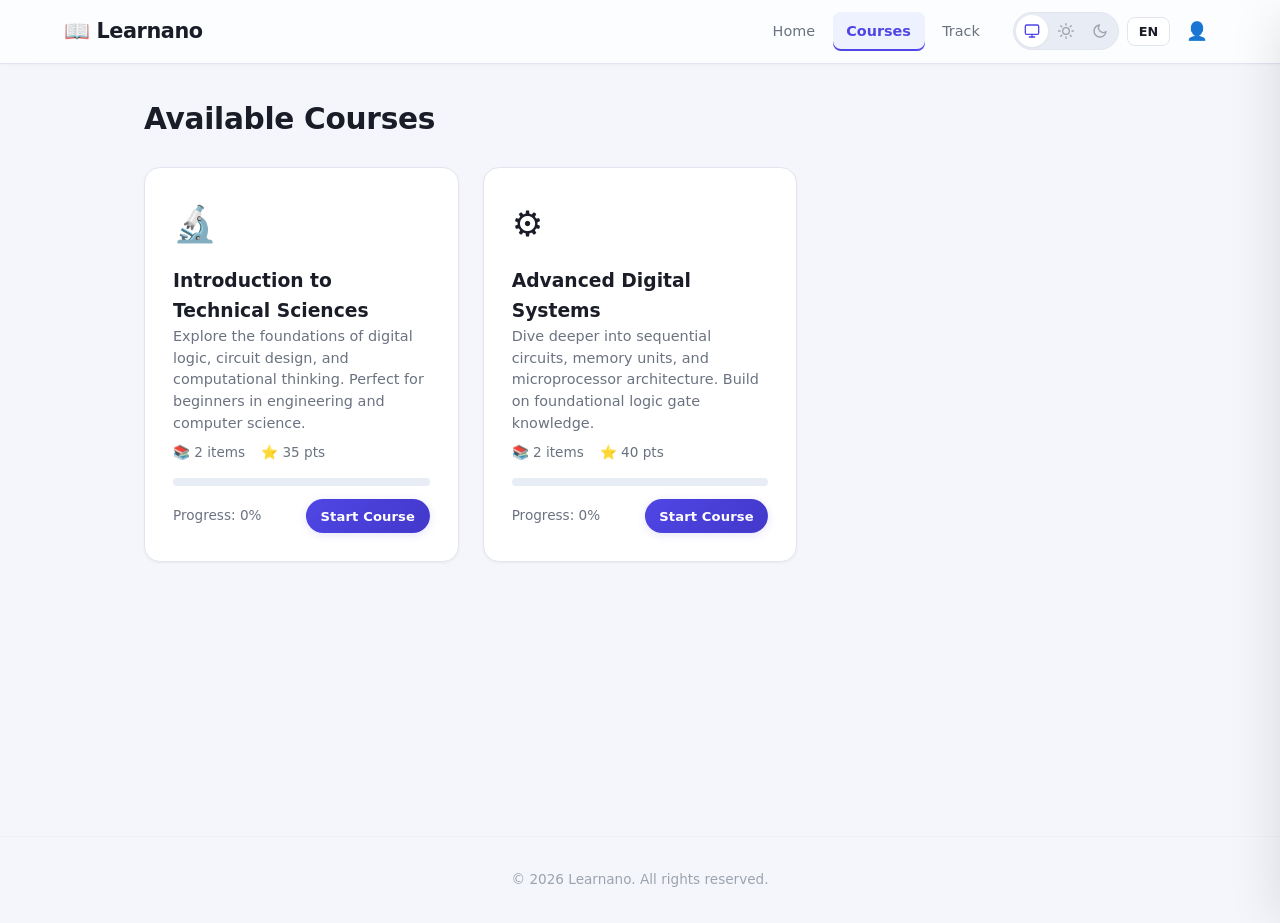
==== courses.html @ 5692a2cd "version v1.0.0" ====
<!DOCTYPE html>
<html lang="en" data-theme="system">
<head>
  <meta charset="UTF-8">
  <meta name="viewport" content="width=device-width, initial-scale=1.0">
  <meta name="description" content="Browse available technical science courses.">
  <title>Courses — Learnano</title>
  <link rel="stylesheet" href="css/main.css">
  <link rel="stylesheet" href="css/animations.css">
</head>
<body data-page="courses">

<div id="app">
  <main class="page-wrapper">
    <div class="container">

      <h1 class="section-title" data-i18n="courses.title">Available Courses</h1>
      <div id="courses-grid" class="card-grid">
        <div class="loading-spinner"></div>
      </div>

    </div>
  </main>
</div>

<script>
async function PageInit() {
  const grid = document.getElementById('courses-grid');
  if (!grid) return;

  try {
    const courses = await Loader.loadJSON('data/courses.json');

    const modules = await Promise.all(courses.map(async c => {
      try {
        return await Loader.loadJSON(`data/modules/${c.moduleFile}`);
      } catch { return null; }
    }));

    grid.innerHTML = '';

    if (courses.length === 0) {
      grid.innerHTML = '<div class="empty-state"><p>No courses available yet.</p></div>';
      return;
    }

    courses.forEach((course, i) => {
      const mod = modules[i];
      const total = mod ? mod.items.length : course.totalLessons;
      const progress = State.getCourseProgress(course.id, total);
      const firstItem = mod && mod.items.length > 0 ? mod.items[0].id : 'lesson-1';
      const lang = App._state.lang;
      const title = course.title[lang] || course.title.en;
      const desc = course.description[lang] || course.description.en;
      const anyCompleted = progress.completed > 0;
      const allDone = progress.completed >= total;

      const card = document.createElement('div');
      card.className = 'card animate-slide-up';
      card.style.animationDelay = `${i * 0.1}s`;
      card.innerHTML = `
        <div class="card-body">
          <div class="course-card-icon">${course.icon || '📘'}</div>
          <h3>${title}</h3>
          <p style="color:var(--text-secondary);font-size:0.9rem;line-height:1.5">${desc}</p>
          <div class="course-card-meta">
            <span>📚 ${total} ${App.t('courses.lessons')}</span>
            <span>⭐ ${course.totalPoints} ${App.t('courses.points')}</span>
          </div>
          <div class="progress-bar course-card-bar">
            <div class="progress-fill" style="width:${progress.pct}%"></div>
          </div>
          <div style="display:flex;justify-content:space-between;align-items:center;margin-top:0.75rem">
            <span style="font-size:0.85rem;color:var(--text-secondary)">${App.t('courses.progress')}: ${progress.pct}%</span>
            <a href="viewer.html?course=${course.id}&item=${firstItem}" class="btn btn-sm ${allDone ? 'btn-success' : anyCompleted ? 'btn-outline' : 'btn-primary'}">
              ${allDone ? App.t('viewer.completed') : anyCompleted ? App.t('courses.continue') : App.t('courses.start')}
            </a>
          </div>
        </div>
      `;
      grid.appendChild(card);
    });
  } catch (err) {
    console.error(err);
    grid.innerHTML = '<div class="empty-state"><div class="empty-state-icon">⚠️</div><p>Failed to load courses.</p></div>';
  }
}
</script>

<script src="js/core.js"></script>
<script src="js/data.js"></script>
<script src="js/loader.js"></script>
<script src="js/app.js"></script>

</body>
</html>
---- css/main.css ----
/* ================================================================
   main.css — Premium Theme, Typography, Layout & Component Styles
   ================================================================ */

/* ---------- CSS Reset ---------- */
*,
*::before,
*::after {
  box-sizing: border-box;
  margin: 0;
  padding: 0;
}

/* ---------- Theme Variables ---------- */
:root {
  /* Light theme (default) — premium tech */
  --bg-primary: #f4f6fb;
  --bg-secondary: #e8ecf4;
  --bg-surface: #ffffff;
  --bg-surface-hover: #f0f2f8;
  --text-primary: #1a1d27;
  --text-secondary: #6b7280;
  --text-muted: #9ca3af;
  --accent: #4f46e5;
  --accent-hover: #4338ca;
  --accent-light: #eef2ff;
  --accent-glow: rgba(79, 70, 229, 0.15);
  --success: #10b981;
  --success-light: #d1fae5;
  --success-dark: #059669;
  --error: #ef4444;
  --error-light: #fee2e2;
  --error-dark: #dc2626;
  --warning: #f59e0b;
  --warning-light: #fef3c7;
  --warning-dark: #d97706;
  --border: #e2e5ef;
  --border-light: #eef1f6;
  --shadow-sm: 0 1px 3px rgba(0, 0, 0, 0.05);
  --shadow-md: 0 4px 14px rgba(0, 0, 0, 0.07);
  --shadow-lg: 0 10px 30px rgba(0, 0, 0, 0.09);
  --shadow-xl: 0 20px 50px rgba(0, 0, 0, 0.12);
  --radius-sm: 8px;
  --radius-md: 12px;
  --radius-lg: 16px;
  --radius-xl: 20px;
  --transition: 0.3s cubic-bezier(0.4, 0, 0.2, 1);
  --nav-height: 64px;
  --max-width: 1040px;
  --font-sans: 'Inter', 'Segoe UI', system-ui, -apple-system, sans-serif;
  --font-mono: 'JetBrains Mono', 'Cascadia Code', 'Fira Code', 'Consolas', monospace;
}

/* ---------- Dark Theme ---------- */
[data-theme="dark"] {
  --bg-primary: #080d1a;
  --bg-secondary: #111827;
  --bg-surface: #1a2035;
  --bg-surface-hover: #232b45;
  --text-primary: #e4e9f2;
  --text-secondary: #94a3b8;
  --text-muted: #64748b;
  --accent: #818cf8;
  --accent-hover: #a5b4fc;
  --accent-light: #1e1b4b;
  --accent-glow: rgba(129, 140, 248, 0.2);
  --success: #34d399;
  --success-light: #064e3b;
  --success-dark: #10b981;
  --error: #f87171;
  --error-light: #450a0a;
  --error-dark: #ef4444;
  --warning: #fbbf24;
  --warning-light: #451a03;
  --warning-dark: #f59e0b;
  --border: #2a3350;
  --border-light: #1e2740;
  --shadow-sm: 0 1px 3px rgba(0, 0, 0, 0.3);
  --shadow-md: 0 4px 14px rgba(0, 0, 0, 0.4);
  --shadow-lg: 0 10px 30px rgba(0, 0, 0, 0.5);
  --shadow-xl: 0 20px 50px rgba(0, 0, 0, 0.6);
}

/* System preference auto-detection */
@media (prefers-color-scheme: dark) {
  [data-theme="system"] {
    --bg-primary: #080d1a;
    --bg-secondary: #111827;
    --bg-surface: #1a2035;
    --bg-surface-hover: #232b45;
    --text-primary: #e4e9f2;
    --text-secondary: #94a3b8;
    --text-muted: #64748b;
    --accent: #818cf8;
    --accent-hover: #a5b4fc;
    --accent-light: #1e1b4b;
    --accent-glow: rgba(129, 140, 248, 0.2);
    --success: #34d399;
    --success-light: #064e3b;
    --success-dark: #10b981;
    --error: #f87171;
    --error-light: #450a0a;
    --error-dark: #ef4444;
    --warning: #fbbf24;
    --warning-light: #451a03;
    --warning-dark: #f59e0b;
    --border: #2a3350;
    --border-light: #1e2740;
    --shadow-sm: 0 1px 3px rgba(0, 0, 0, 0.3);
    --shadow-md: 0 4px 14px rgba(0, 0, 0, 0.4);
    --shadow-lg: 0 10px 30px rgba(0, 0, 0, 0.5);
    --shadow-xl: 0 20px 50px rgba(0, 0, 0, 0.6);
  }
}

/* ---------- RTL Font Overrides ---------- */
[dir="rtl"] {
  --font-sans: 'Inter', 'Segoe UI', system-ui, -apple-system, 'Cairo', 'Tahoma', sans-serif;
  --font-mono: 'JetBrains Mono', 'Cascadia Code', 'Fira Code', 'Consolas', 'Courier New', monospace;
}

/* ---------- Base Typography ---------- */
html {
  font-size: 16px;
  scroll-behavior: smooth;
}

body {
  font-family: var(--font-sans);
  background: var(--bg-primary);
  color: var(--text-primary);
  line-height: 1.6;
  min-height: 100vh;
  transition: background var(--transition), color var(--transition);
  -webkit-font-smoothing: antialiased;
  -moz-osx-font-smoothing: grayscale;
}

a {
  color: var(--accent);
  text-decoration: none;
  transition: color var(--transition);
}

a:hover {
  color: var(--accent-hover);
}

img {
  max-width: 100%;
  height: auto;
}

/* ---------- Focus & Selection ---------- */
:focus-visible {
  outline: 2px solid var(--accent);
  outline-offset: 2px;
}

::selection {
  background: var(--accent-light);
  color: var(--accent);
}

/* ---------- Scrollbar ---------- */
::-webkit-scrollbar {
  width: 8px;
}

::-webkit-scrollbar-track {
  background: transparent;
}

::-webkit-scrollbar-thumb {
  background: var(--text-muted);
  border-radius: 99px;
  transition: background var(--transition);
}

::-webkit-scrollbar-thumb:hover {
  background: var(--text-secondary);
}

/* ---------- Layout Helpers ---------- */
.container {
  width: 100%;
  max-width: var(--max-width);
  margin: 0 auto;
  padding: 0 1.5rem;
}

.page-wrapper {
  min-height: calc(100vh - var(--nav-height));
  padding-top: calc(var(--nav-height) + 2rem);
  padding-bottom: 3rem;
}

.section-title {
  font-size: clamp(1.25rem, 3vw, 1.85rem);
  font-weight: 700;
  margin-bottom: 1.5rem;
  color: var(--text-primary);
  letter-spacing: -0.01em;
}

.text-center {
  text-align: center;
}

/* ---------- Navigation / Header ---------- */
.site-header {
  position: fixed;
  top: 0;
  left: 0;
  right: 0;
  height: var(--nav-height);
  background: rgba(255, 255, 255, 0.72);
  backdrop-filter: blur(14px) saturate(180%);
  -webkit-backdrop-filter: blur(14px) saturate(180%);
  border-bottom: 1px solid var(--border);
  z-index: 1000;
  box-shadow: 0 1px 3px rgba(0, 0, 0, 0.04);
  transition: background var(--transition), border-color var(--transition), box-shadow var(--transition);
}

[data-theme="dark"] .site-header {
  background: rgba(26, 32, 53, 0.78);
  backdrop-filter: blur(14px) saturate(180%);
  -webkit-backdrop-filter: blur(14px) saturate(180%);
}

@media (prefers-color-scheme: dark) {
  [data-theme="system"] .site-header {
    background: rgba(26, 32, 53, 0.78);
    backdrop-filter: blur(14px) saturate(180%);
    -webkit-backdrop-filter: blur(14px) saturate(180%);
  }
}

.header-inner {
  display: flex;
  align-items: center;
  height: 100%;
  max-width: 1200px;
  margin: 0 auto;
  padding: 0 1.5rem;
  gap: 1.25rem;
}

.site-logo {
  display: flex;
  align-items: center;
  gap: 0.5rem;
  font-size: clamp(1.1rem, 2vw, 1.3rem);
  font-weight: 800;
  color: var(--text-primary);
  text-decoration: none;
  white-space: nowrap;
  letter-spacing: -0.02em;
  transition: color var(--transition), transform var(--transition);
}

.site-logo:hover {
  color: var(--accent);
  transform: scale(1.03);
}

.nav-links {
  display: flex;
  align-items: center;
  gap: 0.25rem;
  margin-left: auto;
  list-style: none;
}

[dir="rtl"] .nav-links {
  margin-right: auto;
  margin-left: 0;
}

.nav-links a {
  display: flex;
  align-items: center;
  gap: 0.4rem;
  padding: 0.5rem 0.85rem;
  border-radius: var(--radius-sm);
  color: var(--text-secondary);
  font-size: 0.9rem;
  font-weight: 500;
  text-decoration: none;
  transition: all var(--transition);
  position: relative;
}

.nav-links a:hover {
  color: var(--accent);
  background: var(--accent-light);
  transform: translateY(-1px);
}

.nav-links a.active {
  color: var(--accent);
  background: var(--accent-light);
  font-weight: 600;
  box-shadow: inset 0 -2px 0 var(--accent);
}

.header-controls {
  display: flex;
  align-items: center;
  gap: 0.5rem;
  flex-shrink: 0;
}

/* ---------- Buttons ---------- */
.btn {
  display: inline-flex;
  align-items: center;
  justify-content: center;
  gap: 0.5rem;
  padding: 0.6rem 1.4rem;
  border: 1px solid transparent;
  border-radius: 999px;
  font-size: 0.9rem;
  font-weight: 600;
  font-family: inherit;
  cursor: pointer;
  transition: all var(--transition);
  white-space: nowrap;
  user-select: none;
  text-decoration: none;
  position: relative;
  overflow: hidden;
  letter-spacing: 0.01em;
}

.btn::before {
  content: '';
  position: absolute;
  inset: 0;
  border-radius: inherit;
  background: linear-gradient(135deg, rgba(255,255,255,0.15), transparent 50%);
  pointer-events: none;
  opacity: 0;
  transition: opacity var(--transition);
}

.btn::after {
  content: '';
  position: absolute;
  inset: 0;
  background: transparent;
  transition: background var(--transition);
  pointer-events: none;
}

.btn:hover {
  transform: translateY(-2px);
  box-shadow: var(--shadow-md);
}

.btn:hover::before {
  opacity: 1;
}

.btn:active {
  transform: translateY(0) scale(0.97);
}

.btn:focus-visible {
  outline: 2px solid var(--accent);
  outline-offset: 2px;
}

.btn-primary {
  background: linear-gradient(135deg, var(--accent), var(--accent-hover));
  color: #fff;
  border-color: transparent;
  box-shadow: 0 2px 8px var(--accent-glow);
}

.btn-primary:hover {
  box-shadow: 0 6px 20px var(--accent-glow);
  transform: translateY(-2px);
}

.btn-outline {
  background: transparent;
  color: var(--text-primary);
  border-color: var(--border);
}

.btn-outline:hover {
  background: var(--bg-surface-hover);
  border-color: var(--accent);
  color: var(--accent);
}

.btn-success {
  background: linear-gradient(135deg, var(--success), var(--success-dark));
  color: #fff;
  border-color: transparent;
  box-shadow: 0 2px 8px rgba(16, 185, 129, 0.2);
}

.btn-success:hover {
  box-shadow: 0 6px 20px rgba(16, 185, 129, 0.3);
  transform: translateY(-2px);
}

[data-theme="dark"] .btn-success:hover {
  box-shadow: 0 6px 20px rgba(52, 211, 153, 0.25);
}

.btn-ghost {
  background: transparent;
  color: var(--text-secondary);
  border-color: transparent;
  padding: 0.5rem;
  border-radius: var(--radius-sm);
}

.btn-ghost:hover {
  background: var(--bg-surface-hover);
  color: var(--text-primary);
  box-shadow: none;
  transform: none;
}

.btn-ghost::before {
  display: none;
}

.btn-sm {
  padding: 0.35rem 0.85rem;
  font-size: 0.82rem;
}

.btn-lg {
  padding: 0.8rem 2rem;
  font-size: 1rem;
}

.btn-icon {
  width: 2.4rem;
  height: 2.4rem;
  padding: 0;
  font-size: 1.1rem;
  border-radius: 999px;
}

.btn:disabled {
  opacity: 0.4;
  cursor: not-allowed;
  pointer-events: none;
}

/* ---------- Cards ---------- */
.card {
  background: var(--bg-surface);
  border: 1px solid var(--border);
  border-radius: var(--radius-lg);
  box-shadow: var(--shadow-sm);
  transition: all var(--transition);
  overflow: hidden;
  position: relative;
}

.card::before {
  content: '';
  position: absolute;
  inset: -1px;
  border-radius: inherit;
  padding: 1px;
  background: linear-gradient(135deg, transparent 40%, var(--accent-light) 60%, transparent 80%);
  opacity: 0;
  transition: opacity var(--transition);
  pointer-events: none;
  -webkit-mask: linear-gradient(#fff 0 0) content-box, linear-gradient(#fff 0 0);
  -webkit-mask-composite: xor;
  mask: linear-gradient(#fff 0 0) content-box, linear-gradient(#fff 0 0);
  mask-composite: exclude;
}

.card:hover {
  transform: translateY(-6px);
  box-shadow: var(--shadow-lg), 0 0 0 1px var(--accent-light);
}

.card:hover::before {
  opacity: 1;
}

.card-body {
  padding: 1.75rem;
}

/* Cards Grid */
.card-grid {
  display: grid;
  grid-template-columns: repeat(auto-fill, minmax(280px, 1fr));
  gap: 1.5rem;
}

[dir="rtl"] .card-grid {
  direction: rtl;
}

/* ---------- Progress Bars ---------- */
.progress-bar {
  width: 100%;
  height: 8px;
  background: var(--bg-secondary);
  border-radius: 99px;
  overflow: hidden;
  position: relative;
}

.progress-fill {
  height: 100%;
  background: linear-gradient(90deg, var(--accent), var(--accent-hover), var(--accent));
  background-size: 200% 100%;
  border-radius: 99px;
  transition: width 0.6s cubic-bezier(0.4, 0, 0.2, 1);
  transform-origin: left center;
  animation: shimmer-slide 3s ease-in-out infinite;
}

[dir="rtl"] .progress-fill {
  transform-origin: right center;
}

/* ---------- Badges ---------- */
.badge {
  display: inline-flex;
  align-items: center;
  gap: 0.35rem;
  padding: 0.2rem 0.65rem;
  border-radius: 99px;
  font-size: 0.75rem;
  font-weight: 600;
  text-transform: uppercase;
  letter-spacing: 0.03em;
  transition: all var(--transition);
}

.badge-accent {
  background: var(--accent-light);
  color: var(--accent);
}

.badge-success {
  background: var(--success-light);
  color: var(--success);
}

.badge-warning {
  background: var(--warning-light);
  color: var(--warning);
}

/* ---------- Theme Toggle ---------- */
.theme-toggle {
  display: flex;
  align-items: center;
  gap: 2px;
  background: var(--bg-secondary);
  border-radius: 999px;
  padding: 2px;
  border: 1px solid var(--border);
  transition: background var(--transition), border-color var(--transition);
}

.theme-btn {
  display: flex;
  align-items: center;
  justify-content: center;
  width: 2rem;
  height: 2rem;
  border: none;
  border-radius: 999px;
  background: transparent;
  color: var(--text-muted);
  cursor: pointer;
  transition: all var(--transition);
  padding: 0;
}

.theme-btn svg {
  display: block;
}

.theme-btn:hover {
  color: var(--text-secondary);
  background: var(--bg-surface-hover);
}

.theme-btn.active {
  background: var(--bg-surface);
  color: var(--accent);
  box-shadow: var(--shadow-sm);
}

.theme-btn:focus-visible {
  outline: 2px solid var(--accent);
  outline-offset: 1px;
}

/* ---------- Language Toggle ---------- */
.lang-btn {
  background: var(--bg-surface);
  color: var(--text-primary);
  border: 1px solid var(--border);
  border-radius: var(--radius-sm);
  padding: 0.35rem 0.65rem;
  font-size: 0.8rem;
  font-weight: 600;
  cursor: pointer;
  font-family: inherit;
  transition: all var(--transition);
  text-transform: uppercase;
}

.lang-btn:hover {
  border-color: var(--accent);
  background: var(--accent-light);
  color: var(--accent);
  transform: translateY(-1px);
}

.lang-btn:focus-visible {
  outline: 2px solid var(--accent);
  outline-offset: 1px;
}

/* ---------- Toast Notifications ---------- */
.toast-container {
  position: fixed;
  bottom: 1.5rem;
  right: 1.5rem;
  z-index: 9999;
  display: flex;
  flex-direction: column;
  gap: 0.5rem;
  pointer-events: none;
}

[dir="rtl"] .toast-container {
  right: auto;
  left: 1.5rem;
}

.toast {
  display: flex;
  align-items: center;
  gap: 0.75rem;
  padding: 0.85rem 1.25rem;
  background: var(--bg-surface);
  border: 1px solid var(--border);
  border-radius: var(--radius-md);
  box-shadow: var(--shadow-lg);
  font-size: 0.9rem;
  color: var(--text-primary);
  pointer-events: auto;
  animation: slide-up 0.35s cubic-bezier(0.4, 0, 0.2, 1) both;
  max-width: 380px;
  position: relative;
  overflow: hidden;
}

.toast::before {
  content: '';
  position: absolute;
  left: 0;
  top: 0;
  bottom: 0;
  width: 3px;
  background: var(--accent);
  border-radius: 0 2px 2px 0;
}

[dir="rtl"] .toast::before {
  left: auto;
  right: 0;
  border-radius: 2px 0 0 2px;
}

.toast-icon {
  font-size: 1.2rem;
  flex-shrink: 0;
}

/* ---------- Footer ---------- */
.site-footer {
  text-align: center;
  padding: 2rem 1.5rem;
  color: var(--text-muted);
  font-size: 0.85rem;
  border-top: 1px solid var(--border-light);
  margin-top: auto;
  transition: border-color var(--transition);
}

.site-footer a {
  color: var(--text-secondary);
}

.site-footer a:hover {
  color: var(--accent);
}

/* ---------- Loading State ---------- */
.loading-spinner {
  width: 2.5rem;
  height: 2.5rem;
  border: 3px solid var(--border);
  border-top-color: var(--accent);
  border-radius: 50%;
  animation: spin 0.6s linear infinite;
  margin: 2.5rem auto;
  box-shadow: 0 0 20px var(--accent-glow);
}

/* Skeleton loading placeholder */
.skeleton {
  background: linear-gradient(90deg,
    var(--bg-secondary) 25%,
    var(--bg-surface-hover) 50%,
    var(--bg-secondary) 75%);
  background-size: 200% 100%;
  animation: skeleton-pulse 1.5s ease-in-out infinite;
  border-radius: var(--radius-sm);
}

.skeleton-text {
  height: 1rem;
  margin-bottom: 0.5rem;
  width: 100%;
}

.skeleton-text:last-child {
  width: 60%;
}

.skeleton-title {
  height: 1.5rem;
  width: 70%;
  margin-bottom: 1rem;
}

.skeleton-card {
  height: 180px;
  border-radius: var(--radius-lg);
}

/* ---------- Empty State ---------- */
.empty-state {
  text-align: center;
  padding: 3rem 1.5rem;
  color: var(--text-muted);
}

.empty-state-icon {
  font-size: 3rem;
  margin-bottom: 1rem;
}

/* ---------- User Panel ---------- */
.panel-overlay {
  position: fixed;
  inset: 0;
  background: rgba(0, 0, 0, 0.5);
  backdrop-filter: blur(4px);
  z-index: 1999;
  opacity: 0;
  pointer-events: none;
  transition: opacity 0.35s ease;
}

.panel-overlay.open {
  opacity: 1;
  pointer-events: auto;
}

.user-panel {
  position: fixed;
  top: 0;
  right: 0;
  bottom: 0;
  width: 360px;
  max-width: 100vw;
  background: var(--bg-surface);
  border-left: 1px solid var(--border);
  box-shadow: var(--shadow-xl);
  z-index: 2000;
  transform: translateX(100%);
  transition: transform 0.4s cubic-bezier(0.4, 0, 0.2, 1);
  display: flex;
  flex-direction: column;
  overflow: hidden;
}

[dir="rtl"] .user-panel {
  right: auto;
  left: 0;
  border-left: none;
  border-right: 1px solid var(--border);
  transform: translateX(-100%);
}

.user-panel.open {
  transform: translateX(0);
}

.panel-header {
  display: flex;
  align-items: center;
  justify-content: space-between;
  padding: 1rem 1.5rem;
  border-bottom: 1px solid var(--border);
  flex-shrink: 0;
}

.panel-title {
  font-size: 1.1rem;
  font-weight: 700;
}

.panel-body {
  flex: 1;
  overflow-y: auto;
  padding: 1.5rem;
}

.panel-avatar {
  font-size: 3rem;
  text-align: center;
  margin-bottom: 1rem;
}

.panel-level-section {
  text-align: center;
  margin-bottom: 1.5rem;
}

.panel-level-badge {
  display: inline-block;
  background: var(--accent-light);
  color: var(--accent);
  padding: 0.25rem 1rem;
  border-radius: 99px;
  font-size: 0.85rem;
  font-weight: 700;
  margin-bottom: 0.25rem;
}

.panel-level-label {
  font-size: 1.15rem;
  font-weight: 600;
  margin-bottom: 0.5rem;
  color: var(--text-secondary);
}

.panel-level-next {
  font-size: 0.8rem;
  color: var(--text-muted);
  margin-top: 0.35rem;
}

.panel-stats {
  display: grid;
  grid-template-columns: repeat(3, 1fr);
  gap: 0.75rem;
  margin-bottom: 1.5rem;
}

.panel-stat {
  text-align: center;
  background: var(--bg-primary);
  border-radius: var(--radius-sm);
  padding: 0.75rem 0.5rem;
  transition: background var(--transition);
}

.panel-stat-value {
  display: block;
  font-size: 1.3rem;
  font-weight: 800;
  color: var(--accent);
}

.panel-stat-label {
  display: block;
  font-size: 0.75rem;
  color: var(--text-muted);
  margin-top: 0.15rem;
  text-transform: uppercase;
  letter-spacing: 0.03em;
}

.panel-section {
  margin-bottom: 1.5rem;
}

.panel-section h4 {
  font-size: 0.9rem;
  font-weight: 600;
  margin-bottom: 0.6rem;
  color: var(--text-secondary);
  text-transform: uppercase;
  letter-spacing: 0.04em;
}

.panel-badges {
  display: flex;
  flex-wrap: wrap;
  gap: 0.4rem;
}

.panel-badges .badge-item {
  display: inline-flex;
  align-items: center;
  gap: 0.35rem;
  background: var(--bg-primary);
  border: 1px solid var(--border);
  border-radius: var(--radius-sm);
  padding: 0.35rem 0.65rem;
  font-size: 0.82rem;
  transition: all var(--transition);
}

.panel-course-item {
  padding: 0.5rem 0;
  border-bottom: 1px solid var(--border-light);
  font-size: 0.85rem;
  transition: border-color var(--transition);
}

.panel-course-item:last-child {
  border-bottom: none;
}

.panel-footer {
  display: flex;
  align-items: center;
  justify-content: space-between;
  gap: 0.5rem;
  padding: 0.85rem 1.5rem;
  border-top: 1px solid var(--border);
  flex-shrink: 0;
}

/* ---------- HERO (Home) ---------- */
.hero {
  padding: 4rem 0 3rem;
  position: relative;
  overflow: hidden;
}

.hero::before {
  content: '';
  position: absolute;
  top: -40%;
  left: 50%;
  transform: translateX(-50%);
  width: 600px;
  height: 600px;
  background: radial-gradient(circle, var(--accent-glow) 0%, transparent 70%);
  border-radius: 50%;
  pointer-events: none;
  opacity: 0.6;
}

[data-theme="dark"] .hero::before {
  opacity: 0.3;
}

@media (prefers-color-scheme: dark) {
  [data-theme="system"] .hero::before {
    opacity: 0.3;
  }
}

.hero-title {
  font-size: clamp(1.8rem, 5vw, 2.8rem);
  font-weight: 800;
  line-height: 1.12;
  margin-bottom: 1rem;
  letter-spacing: -0.025em;
  background: linear-gradient(135deg, var(--text-primary) 40%, var(--accent) 100%);
  -webkit-background-clip: text;
  -webkit-text-fill-color: transparent;
  background-clip: text;
}

.hero-subtitle {
  font-size: clamp(1rem, 2vw, 1.2rem);
  color: var(--text-secondary);
  max-width: 620px;
  margin: 0 auto 1.75rem;
  line-height: 1.65;
}

[dir="rtl"] .hero-content {
  text-align: right;
}

/* ---------- Feature Icon (Home) ---------- */
.feature-icon {
  font-size: 2.4rem;
  margin-bottom: 0.85rem;
  display: inline-block;
}

.features-section {
  padding-top: 1rem;
}

/* ---------- Course Card (Courses page) ---------- */
.course-card-icon {
  font-size: 2.2rem;
  margin-bottom: 0.85rem;
  display: inline-block;
}

.course-card-meta {
  display: flex;
  gap: 1rem;
  font-size: 0.85rem;
  color: var(--text-secondary);
  margin: 0.5rem 0;
}

.course-card-bar {
  margin: 0.85rem 0;
}

/* ---------- Track Page Stats ---------- */
.track-stats {
  display: grid;
  grid-template-columns: repeat(auto-fit, minmax(160px, 1fr));
  gap: 1rem;
  margin-bottom: 2rem;
}

.stat-card {
  background: var(--bg-surface);
  border: 1px solid var(--border);
  border-radius: var(--radius-lg);
  padding: 1.5rem;
  text-align: center;
  box-shadow: var(--shadow-sm);
  transition: all var(--transition);
}

.stat-card:hover {
  transform: translateY(-2px);
  box-shadow: var(--shadow-md);
  border-color: var(--accent-light);
}

.stat-value {
  font-size: 2rem;
  font-weight: 800;
  color: var(--accent);
}

.stat-label {
  font-size: 0.85rem;
  color: var(--text-secondary);
  margin-top: 0.25rem;
}

/* ---------- Progress Card (Track) ---------- */
.progress-card {
  background: var(--bg-surface);
  border: 1px solid var(--border);
  border-radius: var(--radius-md);
  padding: 1.25rem 1.5rem;
  margin-bottom: 1rem;
  box-shadow: var(--shadow-sm);
  transition: all var(--transition);
}

.progress-card:hover {
  border-color: var(--accent-light);
  box-shadow: var(--shadow-md);
}

.progress-card-header {
  display: flex;
  justify-content: space-between;
  align-items: center;
  margin-bottom: 0.75rem;
}

/* ---------- Badge Item (Track) ---------- */
.badge-item {
  display: inline-flex;
  align-items: center;
  gap: 0.5rem;
  background: var(--bg-surface);
  border: 1px solid var(--border);
  border-radius: var(--radius-md);
  padding: 0.75rem 1rem;
  margin: 0.25rem;
  transition: all var(--transition);
}

.badge-item:hover {
  border-color: var(--accent-light);
  box-shadow: var(--shadow-sm);
}

.badge-item.locked {
  opacity: 0.4;
  filter: grayscale(0.8);
}

/* ---------- Checklist Item (Track) ---------- */
.checklist-item {
  display: flex;
  align-items: center;
  gap: 0.75rem;
  padding: 0.55rem 0;
  border-bottom: 1px solid var(--border-light);
  font-size: 0.9rem;
  transition: border-color var(--transition);
}

.checklist-item:last-child {
  border-bottom: none;
}

.check-icon {
  width: 1.25rem;
  text-align: center;
  flex-shrink: 0;
}

/* ---------- Scroll Progress Bar (Viewer) ---------- */
.scroll-progress {
  position: fixed;
  top: 0;
  left: 0;
  right: 0;
  height: 3px;
  z-index: 1001;
  background: transparent;
}

.scroll-progress-fill {
  height: 100%;
  background: linear-gradient(90deg, var(--accent), var(--accent-hover));
  width: 0%;
  transition: width 0.08s linear;
  border-radius: 0 2px 2px 0;
}

/* ---------- Viewer Wrapper (Viewer) ---------- */
.viewer-wrapper {
  min-height: calc(100vh - var(--nav-height));
  padding-top: calc(var(--nav-height) + 1.5rem);
  padding-bottom: 3rem;
}

.viewer-breadcrumb {
  font-size: 0.85rem;
  color: var(--text-muted);
  margin-bottom: 0.5rem;
}

.viewer-breadcrumb a {
  color: var(--text-muted);
  transition: color var(--transition);
}

.viewer-breadcrumb a:hover {
  color: var(--accent);
}

.viewer-title {
  font-size: clamp(1.35rem, 3vw, 1.9rem);
  font-weight: 700;
  margin-bottom: 1.5rem;
  letter-spacing: -0.01em;
}

.viewer-content {
  background: var(--bg-surface);
  border: 1px solid var(--border);
  border-radius: var(--radius-lg);
  padding: 2rem;
  min-height: 280px;
  box-shadow: var(--shadow-sm);
  transition: background var(--transition), border-color var(--transition), box-shadow var(--transition);
}

.viewer-content.animate-scale-in {
  animation: scale-in 0.35s cubic-bezier(0.4, 0, 0.2, 1) both;
}

/* Markdown rendered styles */
.viewer-content h1 {
  font-size: clamp(1.4rem, 3vw, 1.75rem);
  margin: 1.75rem 0 0.75rem;
  border-bottom: 1px solid var(--border-light);
  padding-bottom: 0.45rem;
}

.viewer-content h2 {
  font-size: clamp(1.2rem, 2.5vw, 1.4rem);
  margin: 1.5rem 0 0.5rem;
}

.viewer-content h3 {
  font-size: clamp(1.05rem, 2vw, 1.15rem);
  margin: 1.25rem 0 0.5rem;
}

.viewer-content p {
  margin-bottom: 0.9rem;
  line-height: 1.75;
}

.viewer-content ul,
.viewer-content ol {
  margin: 0.5rem 0 1rem 1.5rem;
}

[dir="rtl"] .viewer-content ul,
[dir="rtl"] .viewer-content ol {
  margin-left: 0;
  margin-right: 1.5rem;
}

.viewer-content li {
  margin-bottom: 0.3rem;
}

.viewer-content pre {
  background: var(--bg-secondary);
  border: 1px solid var(--border);
  border-radius: var(--radius-md);
  padding: 1.25rem;
  overflow-x: auto;
  margin: 1.25rem 0;
  font-size: 0.88rem;
  line-height: 1.65;
  position: relative;
}

.viewer-content pre::before {
  content: attr(data-language);
  position: absolute;
  top: 0;
  right: 0;
  padding: 0.2rem 0.6rem;
  font-size: 0.7rem;
  font-weight: 600;
  text-transform: uppercase;
  letter-spacing: 0.05em;
  color: var(--text-muted);
  background: var(--bg-surface);
  border-radius: 0 var(--radius-md) 0 var(--radius-sm);
  border-bottom: 1px solid var(--border);
  border-left: 1px solid var(--border);
}

.viewer-content pre code {
  background: none;
  padding: 0;
  color: var(--text-primary);
  font-size: inherit;
  font-family: var(--font-mono);
}

.viewer-content :not(pre) > code {
  background: var(--bg-secondary);
  padding: 0.15rem 0.4rem;
  border-radius: 4px;
  font-size: 0.88em;
  color: var(--accent);
}

.viewer-content table {
  width: 100%;
  border-collapse: collapse;
  margin: 1rem 0;
  font-size: 0.9rem;
}

.viewer-content th,
.viewer-content td {
  padding: 0.55rem 0.75rem;
  border: 1px solid var(--border);
}

.viewer-content th {
  background: var(--bg-secondary);
  font-weight: 600;
}

.viewer-content blockquote {
  border-inline-start: 4px solid var(--accent);
  padding: 0.5rem 1rem;
  margin: 1rem 0;
  background: var(--bg-secondary);
  border-radius: 0 var(--radius-sm) var(--radius-sm) 0;
  color: var(--text-secondary);
}

.viewer-content hr {
  border: none;
  border-top: 1px solid var(--border);
  margin: 1.75rem 0;
}

.viewer-content img {
  max-width: 100%;
  border-radius: var(--radius-sm);
  margin: 1rem 0;
}

.viewer-content strong {
  font-weight: 700;
}

/* ---------- Quiz Styles (Viewer) ---------- */
.quiz-question {
  margin-bottom: 2rem;
  padding-bottom: 1.5rem;
  border-bottom: 1px solid var(--border-light);
}

.quiz-question:last-child {
  border-bottom: none;
}

.quiz-question-text {
  font-weight: 600;
  margin-bottom: 1rem;
  font-size: 1.05rem;
}

.quiz-options {
  display: flex;
  flex-direction: column;
  gap: 0.5rem;
}

.quiz-option {
  display: flex;
  align-items: center;
  gap: 0.75rem;
  padding: 0.75rem 1rem;
  border-radius: var(--radius-md);
  cursor: pointer;
  transition: all 0.25s ease;
  border: 1.5px solid var(--border);
  background: var(--bg-primary);
  position: relative;
}

.quiz-option:hover {
  border-color: var(--accent);
  background: var(--accent-light);
  transform: translateX(6px);
}

[dir="rtl"] .quiz-option:hover {
  transform: translateX(-6px);
}

.quiz-option input {
  position: absolute;
  opacity: 0;
  width: 0;
  height: 0;
  pointer-events: none;
}

.quiz-option .quiz-option-control {
  width: 1.25rem;
  height: 1.25rem;
  border-radius: 50%;
  border: 2px solid var(--text-muted);
  background: var(--bg-surface);
  flex-shrink: 0;
  display: flex;
  align-items: center;
  justify-content: center;
  transition: all 0.25s ease;
  position: relative;
}

.quiz-option .quiz-option-control::after {
  content: '';
  width: 0.6rem;
  height: 0.6rem;
  border-radius: 50%;
  background: var(--accent);
  transform: scale(0);
  transition: transform 0.2s cubic-bezier(0.4, 0, 0.2, 1);
}

.quiz-option input:checked ~ .quiz-option-control {
  border-color: var(--accent);
  background: var(--accent-light);
}

.quiz-option input:checked ~ .quiz-option-control::after {
  transform: scale(1);
}

.quiz-option input[type="checkbox"] ~ .quiz-option-control {
  border-radius: 4px;
}

.quiz-option input[type="checkbox"] ~ .quiz-option-control::after {
  border-radius: 1px;
  width: 0.5rem;
  height: 0.5rem;
}

.quiz-option .quiz-option-label {
  flex: 1;
  font-size: 0.95rem;
}

.quiz-option.correct {
  background: var(--success-light);
  border-color: var(--success);
  color: var(--success-dark);
}

.quiz-option.correct .quiz-option-control {
  border-color: var(--success);
  background: var(--success-light);
}

.quiz-option.correct .quiz-option-control::after {
  background: var(--success);
  transform: scale(1);
}

.quiz-option.incorrect {
  background: var(--error-light);
  border-color: var(--error);
  color: var(--error-dark);
}

.quiz-option.incorrect .quiz-option-control {
  border-color: var(--error);
  background: var(--error-light);
}

.quiz-option.incorrect .quiz-option-control::after {
  background: var(--error);
  transform: scale(1);
}

.quiz-option.disabled {
  pointer-events: none;
  opacity: 0.75;
}

.quiz-result {
  text-align: center;
  padding: 1.75rem;
  margin-top: 1.5rem;
  border-radius: var(--radius-md);
  animation: scale-in 0.35s cubic-bezier(0.4, 0, 0.2, 1) both;
}

.quiz-result.passed {
  background: var(--success-light);
  border: 1px solid var(--success);
}

.quiz-result.failed {
  background: var(--error-light);
  border: 1px solid var(--error);
}

.quiz-result-score {
  font-size: 2.5rem;
  font-weight: 800;
  line-height: 1.2;
}

.quiz-result-label {
  font-size: 1.15rem;
  font-weight: 600;
  margin-top: 0.35rem;
}

.quiz-result-points {
  margin-top: 0.4rem;
  color: var(--text-secondary);
  font-size: 0.95rem;
}

/* ---------- Viewer Footer ---------- */
.viewer-footer {
  display: flex;
  align-items: center;
  justify-content: space-between;
  margin-top: 1.75rem;
  gap: 0.75rem;
  flex-wrap: wrap;
}

.viewer-nav {
  display: flex;
  gap: 0.5rem;
}

/* ---------- Responsive Breakpoints ---------- */
@media (max-width: 768px) {
  .container {
    padding: 0 1rem;
  }

  .nav-links a span {
    display: none;
  }

  .nav-links a {
    padding: 0.5rem 0.6rem;
    font-size: 1.1rem;
  }

  .header-inner {
    gap: 0.5rem;
    padding: 0 1rem;
  }

  .card-grid {
    grid-template-columns: 1fr;
  }

  .card-body {
    padding: 1.25rem;
  }

  .viewer-content {
    padding: 1.25rem;
  }

  .track-stats {
    grid-template-columns: 1fr;
  }

  .user-panel {
    width: 100vw;
  }

  .hero {
    padding: 2.5rem 0 1.5rem;
  }

  .site-logo {
    font-size: 1rem;
  }

  .btn-lg {
    padding: 0.7rem 1.5rem;
    font-size: 0.95rem;
  }
}

@media (min-width: 769px) and (max-width: 1024px) {
  .card-grid {
    grid-template-columns: repeat(2, 1fr);
  }
}
---- css/animations.css ----
/* ================================================================
   animations.css — Micro-interactions, Entrance Effects & Motion
   ================================================================ */

/* ---------- Fade In ---------- */
@keyframes fade-in {
  from {
    opacity: 0;
  }
  to {
    opacity: 1;
  }
}

/* ---------- Slide Up (entrance) ---------- */
@keyframes slide-up {
  from {
    opacity: 0;
    transform: translateY(24px);
  }
  to {
    opacity: 1;
    transform: translateY(0);
  }
}

/* ---------- Slide Down ---------- */
@keyframes slide-down {
  from {
    opacity: 0;
    transform: translateY(-16px);
  }
  to {
    opacity: 1;
    transform: translateY(0);
  }
}

/* ---------- Slide In from Left ---------- */
@keyframes slide-in-left {
  from {
    opacity: 0;
    transform: translateX(-28px);
  }
  to {
    opacity: 1;
    transform: translateX(0);
  }
}

/* ---------- Slide In from Right ---------- */
@keyframes slide-in-right {
  from {
    opacity: 0;
    transform: translateX(28px);
  }
  to {
    opacity: 1;
    transform: translateX(0);
  }
}

/* ---------- Scale In (subtle pop) ---------- */
@keyframes scale-in {
  from {
    opacity: 0;
    transform: scale(0.94);
  }
  to {
    opacity: 1;
    transform: scale(1);
  }
}

/* ---------- Spinner ---------- */
@keyframes spin {
  to {
    transform: rotate(360deg);
  }
}

/* ---------- Pulse (for points earned, notifications) ---------- */
@keyframes pulse {
  0% {
    transform: scale(1);
  }
  50% {
    transform: scale(1.12);
  }
  100% {
    transform: scale(1);
  }
}

/* ---------- Shake (for wrong answers) ---------- */
@keyframes shake {
  0%,
  100% {
    transform: translateX(0);
  }
  20% {
    transform: translateX(-8px);
  }
  40% {
    transform: translateX(8px);
  }
  60% {
    transform: translateX(-5px);
  }
  80% {
    transform: translateX(5px);
  }
}

/* ---------- Progress bar fill ---------- */
@keyframes progress-fill {
  from {
    width: 0%;
  }
}

/* ---------- Fade In + Slide Up (premium entrance) ---------- */
@keyframes fade-in-up {
  from {
    opacity: 0;
    transform: translateY(32px);
  }
  to {
    opacity: 1;
    transform: translateY(0);
  }
}

/* ---------- Glow pulse (for accent elements) ---------- */
@keyframes glow-pulse {
  0%,
  100% {
    box-shadow: 0 0 0 0 var(--accent-glow);
  }
  50% {
    box-shadow: 0 0 0 8px transparent;
  }
}

/* ---------- Utility Classes ---------- */
.animate-fade-in {
  animation: fade-in 0.45s cubic-bezier(0.4, 0, 0.2, 1) both;
}

.animate-slide-up {
  animation: slide-up 0.45s cubic-bezier(0.4, 0, 0.2, 1) both;
}

.animate-slide-down {
  animation: slide-down 0.35s cubic-bezier(0.4, 0, 0.2, 1) both;
}

.animate-scale-in {
  animation: scale-in 0.35s cubic-bezier(0.4, 0, 0.2, 1) both;
}

.animate-shake {
  animation: shake 0.45s cubic-bezier(0.4, 0, 0.2, 1);
}

.animate-pulse {
  animation: pulse 0.5s cubic-bezier(0.4, 0, 0.2, 1);
}

.animate-fade-in-up {
  animation: fade-in-up 0.5s cubic-bezier(0.4, 0, 0.2, 1) both;
}

.animate-glow-pulse {
  animation: glow-pulse 2s ease-in-out infinite;
}

/* ---------- Staggered Children ---------- */
.stagger-children > * {
  opacity: 0;
  animation: slide-up 0.45s cubic-bezier(0.4, 0, 0.2, 1) forwards;
}

.stagger-children > *:nth-child(1) {
  animation-delay: 0.05s;
}

.stagger-children > *:nth-child(2) {
  animation-delay: 0.1s;
}

.stagger-children > *:nth-child(3) {
  animation-delay: 0.15s;
}

.stagger-children > *:nth-child(4) {
  animation-delay: 0.2s;
}

.stagger-children > *:nth-child(5) {
  animation-delay: 0.25s;
}

.stagger-children > *:nth-child(6) {
  animation-delay: 0.3s;
}

.stagger-children > *:nth-child(7) {
  animation-delay: 0.35s;
}

.stagger-children > *:nth-child(8) {
  animation-delay: 0.4s;
}

.stagger-children > *:nth-child(9) {
  animation-delay: 0.45s;
}

.stagger-children > *:nth-child(10) {
  animation-delay: 0.5s;
}

/* ---------- Shimmer slide (progress bars) ---------- */
@keyframes shimmer-slide {
  0% {
    background-position: 0% 50%;
  }
  50% {
    background-position: 100% 50%;
  }
  100% {
    background-position: 0% 50%;
  }
}

/* ---------- Skeleton pulse (loading placeholders) ---------- */
@keyframes skeleton-pulse {
  0% {
    background-position: 200% 0;
  }
  100% {
    background-position: -200% 0;
  }
}

/* ---------- Reduced Motion ---------- */
@media (prefers-reduced-motion: reduce) {
  *,
  *::before,
  *::after {
    animation-duration: 0.01ms !important;
    animation-iteration-count: 1 !important;
    transition-duration: 0.01ms !important;
    scroll-behavior: auto !important;
  }

  .stagger-children > * {
    opacity: 1 !important;
    animation: none !important;
  }

  .card:hover,
  .btn:hover,
  .nav-links a:hover,
  .stat-card:hover,
  .progress-card:hover,
  .badge-item:hover {
    transform: none !important;
  }

  .quiz-option:hover {
    transform: none !important;
  }
}
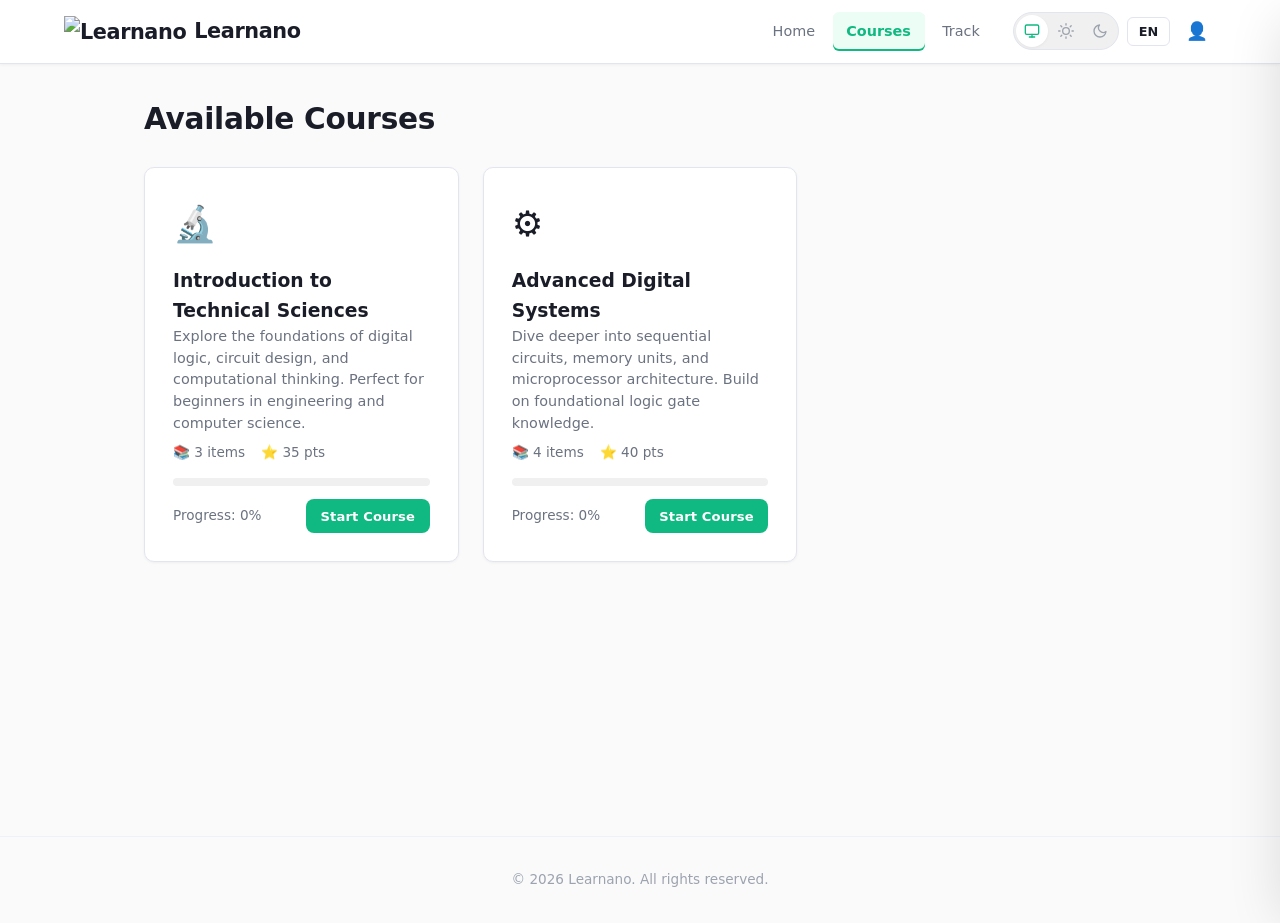
==== commit 4d28fa60: "update load courses protocol" ====
--- a/courses.html
+++ b/courses.html
@@ -5,6 +5,7 @@
   <meta name="viewport" content="width=device-width, initial-scale=1.0">
   <meta name="description" content="Browse available technical science courses.">
   <title>Courses — Learnano</title>
+  <link rel="icon" href="learnano_icon.ico" sizes="any">
   <link rel="stylesheet" href="css/main.css">
   <link rel="stylesheet" href="css/animations.css">
 </head>
@@ -88,7 +89,6 @@
 </script>
 
 <script src="js/core.js"></script>
-<script src="js/data.js"></script>
 <script src="js/loader.js"></script>
 <script src="js/app.js"></script>
 
--- a/css/main.css
+++ b/css/main.css
@@ -14,17 +14,17 @@
 /* ---------- Theme Variables ---------- */
 :root {
   /* Light theme (default) — premium tech */
-  --bg-primary: #f4f6fb;
-  --bg-secondary: #e8ecf4;
+  --bg-primary: #fafafa;
+  --bg-secondary: #f0f0f0;
   --bg-surface: #ffffff;
-  --bg-surface-hover: #f0f2f8;
+  --bg-surface-hover: #f5f5f5;
   --text-primary: #1a1d27;
   --text-secondary: #6b7280;
   --text-muted: #9ca3af;
-  --accent: #4f46e5;
-  --accent-hover: #4338ca;
-  --accent-light: #eef2ff;
-  --accent-glow: rgba(79, 70, 229, 0.15);
+  --accent: #10b981;
+  --accent-hover: #059669;
+  --accent-light: #ecfdf5;
+  --accent-dark: #059669;
   --success: #10b981;
   --success-light: #d1fae5;
   --success-dark: #059669;
@@ -40,10 +40,10 @@
   --shadow-md: 0 4px 14px rgba(0, 0, 0, 0.07);
   --shadow-lg: 0 10px 30px rgba(0, 0, 0, 0.09);
   --shadow-xl: 0 20px 50px rgba(0, 0, 0, 0.12);
-  --radius-sm: 8px;
-  --radius-md: 12px;
-  --radius-lg: 16px;
-  --radius-xl: 20px;
+  --radius-sm: 6px;
+  --radius-md: 10px;
+  --radius-lg: 12px;
+  --radius-xl: 16px;
   --transition: 0.3s cubic-bezier(0.4, 0, 0.2, 1);
   --nav-height: 64px;
   --max-width: 1040px;
@@ -53,48 +53,46 @@
 
 /* ---------- Dark Theme ---------- */
 [data-theme="dark"] {
-  --bg-primary: #080d1a;
-  --bg-secondary: #111827;
-  --bg-surface: #1a2035;
-  --bg-surface-hover: #232b45;
-  --text-primary: #e4e9f2;
-  --text-secondary: #94a3b8;
-  --text-muted: #64748b;
-  --accent: #818cf8;
-  --accent-hover: #a5b4fc;
-  --accent-light: #1e1b4b;
-  --accent-glow: rgba(129, 140, 248, 0.2);
+    --bg-primary: #000000;
+    --bg-secondary: #121212;
+    --bg-surface: #050505;
+    --bg-surface-hover: #1c1c1e;
+    --text-primary: #e4e9f2;
+    --text-secondary: #94a3b8;
+    --text-muted: #64748b;
+    --accent: #10b981;
+    --accent-hover: #34d399;
+  --accent-light: #064e3b;
   --success: #34d399;
-  --success-light: #064e3b;
-  --success-dark: #10b981;
-  --error: #f87171;
-  --error-light: #450a0a;
-  --error-dark: #ef4444;
-  --warning: #fbbf24;
-  --warning-light: #451a03;
-  --warning-dark: #f59e0b;
-  --border: #2a3350;
-  --border-light: #1e2740;
-  --shadow-sm: 0 1px 3px rgba(0, 0, 0, 0.3);
-  --shadow-md: 0 4px 14px rgba(0, 0, 0, 0.4);
-  --shadow-lg: 0 10px 30px rgba(0, 0, 0, 0.5);
-  --shadow-xl: 0 20px 50px rgba(0, 0, 0, 0.6);
+    --success-light: #064e3b;
+    --success-dark: #10b981;
+    --error: #f87171;
+    --error-light: #450a0a;
+    --error-dark: #ef4444;
+    --warning: #fbbf24;
+    --warning-light: #451a03;
+    --warning-dark: #f59e0b;
+    --border: #222222;
+    --border-light: #161616;
+    --shadow-sm: 0 1px 3px rgba(0, 0, 0, 0.3);
+    --shadow-md: 0 4px 14px rgba(0, 0, 0, 0.4);
+    --shadow-lg: 0 10px 30px rgba(0, 0, 0, 0.5);
+    --shadow-xl: 0 20px 50px rgba(0, 0, 0, 0.6);
 }
 
 /* System preference auto-detection */
 @media (prefers-color-scheme: dark) {
   [data-theme="system"] {
-    --bg-primary: #080d1a;
-    --bg-secondary: #111827;
-    --bg-surface: #1a2035;
-    --bg-surface-hover: #232b45;
+  --bg-primary: #000000;
+  --bg-secondary: #121212;
+  --bg-surface: #050505;
+  --bg-surface-hover: #1c1c1e;
     --text-primary: #e4e9f2;
     --text-secondary: #94a3b8;
     --text-muted: #64748b;
-    --accent: #818cf8;
-    --accent-hover: #a5b4fc;
-    --accent-light: #1e1b4b;
-    --accent-glow: rgba(129, 140, 248, 0.2);
+  --accent: #10b981;
+  --accent-hover: #34d399;
+  --accent-light: #064e3b;
     --success: #34d399;
     --success-light: #064e3b;
     --success-dark: #10b981;
@@ -104,8 +102,8 @@
     --warning: #fbbf24;
     --warning-light: #451a03;
     --warning-dark: #f59e0b;
-    --border: #2a3350;
-    --border-light: #1e2740;
+  --border: #222222;
+  --border-light: #161616;
     --shadow-sm: 0 1px 3px rgba(0, 0, 0, 0.3);
     --shadow-md: 0 4px 14px rgba(0, 0, 0, 0.4);
     --shadow-lg: 0 10px 30px rgba(0, 0, 0, 0.5);
@@ -159,7 +157,7 @@
 
 ::selection {
   background: var(--accent-light);
-  color: var(--accent);
+  color: var(--accent-dark);
 }
 
 /* ---------- Scrollbar ---------- */
@@ -214,27 +212,11 @@
   left: 0;
   right: 0;
   height: var(--nav-height);
-  background: rgba(255, 255, 255, 0.72);
-  backdrop-filter: blur(14px) saturate(180%);
-  -webkit-backdrop-filter: blur(14px) saturate(180%);
+  background: var(--bg-surface);
   border-bottom: 1px solid var(--border);
   z-index: 1000;
-  box-shadow: 0 1px 3px rgba(0, 0, 0, 0.04);
+  box-shadow: var(--shadow-sm);
   transition: background var(--transition), border-color var(--transition), box-shadow var(--transition);
-}
-
-[data-theme="dark"] .site-header {
-  background: rgba(26, 32, 53, 0.78);
-  backdrop-filter: blur(14px) saturate(180%);
-  -webkit-backdrop-filter: blur(14px) saturate(180%);
-}
-
-@media (prefers-color-scheme: dark) {
-  [data-theme="system"] .site-header {
-    background: rgba(26, 32, 53, 0.78);
-    backdrop-filter: blur(14px) saturate(180%);
-    -webkit-backdrop-filter: blur(14px) saturate(180%);
-  }
 }
 
 .header-inner {
@@ -262,7 +244,12 @@
 
 .site-logo:hover {
   color: var(--accent);
-  transform: scale(1.03);
+}
+
+.logo-img {
+  height: 1.5em;
+  width: auto;
+  vertical-align: middle;
 }
 
 .nav-links {
@@ -295,7 +282,6 @@
 .nav-links a:hover {
   color: var(--accent);
   background: var(--accent-light);
-  transform: translateY(-1px);
 }
 
 .nav-links a.active {
@@ -320,7 +306,7 @@
   gap: 0.5rem;
   padding: 0.6rem 1.4rem;
   border: 1px solid transparent;
-  border-radius: 999px;
+  border-radius: 8px;
   font-size: 0.9rem;
   font-weight: 600;
   font-family: inherit;
@@ -330,41 +316,16 @@
   user-select: none;
   text-decoration: none;
   position: relative;
-  overflow: hidden;
   letter-spacing: 0.01em;
 }
 
-.btn::before {
-  content: '';
-  position: absolute;
-  inset: 0;
-  border-radius: inherit;
-  background: linear-gradient(135deg, rgba(255,255,255,0.15), transparent 50%);
-  pointer-events: none;
-  opacity: 0;
-  transition: opacity var(--transition);
-}
-
-.btn::after {
-  content: '';
-  position: absolute;
-  inset: 0;
-  background: transparent;
-  transition: background var(--transition);
-  pointer-events: none;
-}
-
 .btn:hover {
-  transform: translateY(-2px);
-  box-shadow: var(--shadow-md);
-}
-
-.btn:hover::before {
-  opacity: 1;
+  transform: translateY(-1px);
+  box-shadow: var(--shadow-sm);
 }
 
 .btn:active {
-  transform: translateY(0) scale(0.97);
+  transform: translateY(0);
 }
 
 .btn:focus-visible {
@@ -373,15 +334,14 @@
 }
 
 .btn-primary {
-  background: linear-gradient(135deg, var(--accent), var(--accent-hover));
+  background: var(--accent);
   color: #fff;
   border-color: transparent;
-  box-shadow: 0 2px 8px var(--accent-glow);
 }
 
 .btn-primary:hover {
-  box-shadow: 0 6px 20px var(--accent-glow);
-  transform: translateY(-2px);
+  background: var(--accent-hover);
+  box-shadow: var(--shadow-sm);
 }
 
 .btn-outline {
@@ -397,19 +357,18 @@
 }
 
 .btn-success {
-  background: linear-gradient(135deg, var(--success), var(--success-dark));
+  background: var(--success);
   color: #fff;
   border-color: transparent;
-  box-shadow: 0 2px 8px rgba(16, 185, 129, 0.2);
 }
 
 .btn-success:hover {
-  box-shadow: 0 6px 20px rgba(16, 185, 129, 0.3);
-  transform: translateY(-2px);
+  background: var(--success-dark);
+  box-shadow: var(--shadow-sm);
 }
 
 [data-theme="dark"] .btn-success:hover {
-  box-shadow: 0 6px 20px rgba(52, 211, 153, 0.25);
+  box-shadow: var(--shadow-sm);
 }
 
 .btn-ghost {
@@ -427,10 +386,6 @@
   transform: none;
 }
 
-.btn-ghost::before {
-  display: none;
-}
-
 .btn-sm {
   padding: 0.35rem 0.85rem;
   font-size: 0.82rem;
@@ -459,36 +414,15 @@
 .card {
   background: var(--bg-surface);
   border: 1px solid var(--border);
-  border-radius: var(--radius-lg);
+  border-radius: var(--radius-md);
   box-shadow: var(--shadow-sm);
   transition: all var(--transition);
   overflow: hidden;
-  position: relative;
-}
-
-.card::before {
-  content: '';
-  position: absolute;
-  inset: -1px;
-  border-radius: inherit;
-  padding: 1px;
-  background: linear-gradient(135deg, transparent 40%, var(--accent-light) 60%, transparent 80%);
-  opacity: 0;
-  transition: opacity var(--transition);
-  pointer-events: none;
-  -webkit-mask: linear-gradient(#fff 0 0) content-box, linear-gradient(#fff 0 0);
-  -webkit-mask-composite: xor;
-  mask: linear-gradient(#fff 0 0) content-box, linear-gradient(#fff 0 0);
-  mask-composite: exclude;
 }
 
 .card:hover {
-  transform: translateY(-6px);
-  box-shadow: var(--shadow-lg), 0 0 0 1px var(--accent-light);
-}
-
-.card:hover::before {
-  opacity: 1;
+  transform: translateY(-2px);
+  box-shadow: var(--shadow-md);
 }
 
 .card-body {
@@ -518,12 +452,10 @@
 
 .progress-fill {
   height: 100%;
-  background: linear-gradient(90deg, var(--accent), var(--accent-hover), var(--accent));
-  background-size: 200% 100%;
+  background: var(--accent);
   border-radius: 99px;
   transition: width 0.6s cubic-bezier(0.4, 0, 0.2, 1);
   transform-origin: left center;
-  animation: shimmer-slide 3s ease-in-out infinite;
 }
 
 [dir="rtl"] .progress-fill {
@@ -625,7 +557,6 @@
   border-color: var(--accent);
   background: var(--accent-light);
   color: var(--accent);
-  transform: translateY(-1px);
 }
 
 .lang-btn:focus-visible {
@@ -718,7 +649,6 @@
   border-radius: 50%;
   animation: spin 0.6s linear infinite;
   margin: 2.5rem auto;
-  box-shadow: 0 0 20px var(--accent-glow);
 }
 
 /* Skeleton loading placeholder */
@@ -960,25 +890,15 @@
 .hero::before {
   content: '';
   position: absolute;
-  top: -40%;
+  bottom: -350px;
   left: 50%;
-  transform: translateX(-50%);
-  width: 600px;
-  height: 600px;
-  background: radial-gradient(circle, var(--accent-glow) 0%, transparent 70%);
+  width: 800px;
+  height: 800px;
+  background: radial-gradient(circle, rgba(16, 185, 129, 0.35) 0%, rgba(16, 185, 129, 0.12) 40%, transparent 65%);
   border-radius: 50%;
   pointer-events: none;
-  opacity: 0.6;
-}
-
-[data-theme="dark"] .hero::before {
-  opacity: 0.3;
-}
-
-@media (prefers-color-scheme: dark) {
-  [data-theme="system"] .hero::before {
-    opacity: 0.3;
-  }
+  z-index: -1;
+  animation: sunrise 1.8s cubic-bezier(0.4, 0, 0.2, 1) both;
 }
 
 .hero-title {
@@ -987,10 +907,7 @@
   line-height: 1.12;
   margin-bottom: 1rem;
   letter-spacing: -0.025em;
-  background: linear-gradient(135deg, var(--text-primary) 40%, var(--accent) 100%);
-  -webkit-background-clip: text;
-  -webkit-text-fill-color: transparent;
-  background-clip: text;
+  color: var(--text-primary);
 }
 
 .hero-subtitle {
@@ -1162,6 +1079,122 @@
   min-height: calc(100vh - var(--nav-height));
   padding-top: calc(var(--nav-height) + 1.5rem);
   padding-bottom: 3rem;
+}
+
+.viewer-wrapper .container {
+  max-width: 1600px;
+}
+
+.viewer-layout {
+  display: flex;
+  gap: 1.5rem;
+  align-items: flex-start;
+}
+
+.viewer-main {
+  flex: 1 1 0;
+  min-width: 0;
+}
+
+.viewer-sidebar {
+  width: 220px;
+  flex-shrink: 0;
+  position: sticky;
+  top: calc(var(--nav-height) + 1.5rem);
+}
+
+.viewer-ad {
+  width: 260px;
+  flex-shrink: 0;
+  position: sticky;
+  top: calc(var(--nav-height) + 1.5rem);
+}
+
+.ad-card {
+  background: var(--bg-surface);
+  border: 1px solid var(--border);
+  border-radius: var(--radius-lg);
+  padding: 1.25rem;
+  box-shadow: var(--shadow-sm);
+  transition: all var(--transition);
+  overflow: hidden;
+}
+
+.ad-card:hover {
+  box-shadow: var(--shadow-md);
+  border-color: var(--accent-light);
+}
+
+.ad-title {
+  font-size: 0.95rem;
+  font-weight: 700;
+  margin-bottom: 0.75rem;
+  color: var(--text-primary);
+  line-height: 1.3;
+}
+
+.ad-image {
+  width: 100%;
+  border-radius: var(--radius-sm);
+  margin-bottom: 0.75rem;
+  display: block;
+}
+
+.ad-text {
+  font-size: 0.85rem;
+  color: var(--text-secondary);
+  line-height: 1.55;
+}
+
+.sidebar-lessons {
+  margin-bottom: 1rem;
+}
+
+.sidebar-lesson-item {
+  display: flex;
+  align-items: center;
+  gap: 0.5rem;
+  width: 100%;
+  padding: 0.55rem 0.75rem;
+  border: none;
+  border-radius: var(--radius-sm);
+  background: transparent;
+  color: var(--text-secondary);
+  font-size: 0.85rem;
+  font-family: inherit;
+  text-align: left;
+  cursor: pointer;
+  transition: all var(--transition);
+  line-height: 1.3;
+}
+
+[dir="rtl"] .sidebar-lesson-item {
+  text-align: right;
+}
+
+.sidebar-lesson-item:hover {
+  background: var(--bg-surface-hover);
+  color: var(--text-primary);
+}
+
+.sidebar-lesson-item.active {
+  background: var(--accent-light);
+  color: var(--accent);
+  font-weight: 600;
+}
+
+@media (max-width: 900px) {
+  .viewer-layout {
+    flex-direction: column;
+  }
+  .viewer-sidebar {
+    width: 100%;
+    position: static;
+  }
+  .viewer-ad {
+    width: 100%;
+    position: static;
+  }
 }
 
 .viewer-breadcrumb {
@@ -1248,6 +1281,8 @@
   font-size: 0.88rem;
   line-height: 1.65;
   position: relative;
+  direction: ltr;
+  text-align: left;
 }
 
 .viewer-content pre::before {
@@ -1281,6 +1316,7 @@
   border-radius: 4px;
   font-size: 0.88em;
   color: var(--accent);
+  direction: ltr;
 }
 
 .viewer-content table {
@@ -1516,6 +1552,76 @@
   gap: 0.5rem;
 }
 
+/* ---------- Feature Rows (Home) ---------- */
+.feature-row {
+  display: flex;
+  align-items: center;
+  gap: 3rem;
+  margin-bottom: 4rem;
+}
+
+.feature-row-reverse {
+  flex-direction: row-reverse;
+}
+
+.feature-image {
+  flex: 0 0 300px;
+  position: relative;
+}
+
+.feature-image::before {
+  content: '';
+  position: absolute;
+  top: 50%;
+  left: 50%;
+  width: 340px;
+  height: 340px;
+  transform: translate(-50%, -50%);
+  background: radial-gradient(circle, rgba(16, 185, 129, 0.35) 0%, rgba(16, 185, 129, 0.1) 50%, transparent 75%);
+  border-radius: 50%;
+  pointer-events: none;
+}
+
+.feature-image img {
+  width: 100%;
+  height: auto;
+  border-radius: var(--radius-md);
+  position: relative;
+}
+
+.feature-content {
+  flex: 1;
+}
+
+.feature-content h3 {
+  font-size: 1.5rem;
+  font-weight: 700;
+  margin-bottom: 0.75rem;
+  color: var(--text-primary);
+  font-style: italic;
+}
+
+.feature-content p {
+  font-size: 1rem;
+  color: var(--text-secondary);
+  line-height: 1.7;
+  font-style: italic;
+}
+
+@media (max-width: 768px) {
+  .feature-row,
+  .feature-row-reverse {
+    flex-direction: column;
+    gap: 1.5rem;
+    margin-bottom: 2.5rem;
+  }
+
+  .feature-image {
+    flex: 0 0 auto;
+    max-width: 240px;
+  }
+}
+
 /* ---------- Responsive Breakpoints ---------- */
 @media (max-width: 768px) {
   .container {
@@ -1562,6 +1668,7 @@
 
   .site-logo {
     font-size: 1rem;
+    color: var(--accent);
   }
 
   .btn-lg {
--- a/css/animations.css
+++ b/css/animations.css
@@ -242,6 +242,44 @@
   100% {
     background-position: -200% 0;
   }
+}
+
+/* ---------- Sunrise (green beam behind hero) ---------- */
+@keyframes sunrise {
+  from {
+    transform: translateX(-50%) translateY(100%);
+  }
+  to {
+    transform: translateX(-50%) translateY(0);
+  }
+}
+
+/* ---------- Feature Row Entrance ---------- */
+@keyframes feature-enter {
+  from {
+    opacity: 0;
+    transform: translateY(24px) rotate(-0.6deg);
+  }
+  to {
+    opacity: 1;
+    transform: translateY(0) rotate(0);
+  }
+}
+
+.animate-feature {
+  animation: feature-enter 0.6s cubic-bezier(0.4, 0, 0.2, 1) both;
+}
+
+.features-section .animate-feature:nth-of-type(1) {
+  animation-delay: 0.05s;
+}
+
+.features-section .animate-feature:nth-of-type(2) {
+  animation-delay: 0.15s;
+}
+
+.features-section .animate-feature:nth-of-type(3) {
+  animation-delay: 0.25s;
 }
 
 /* ---------- Reduced Motion ---------- */
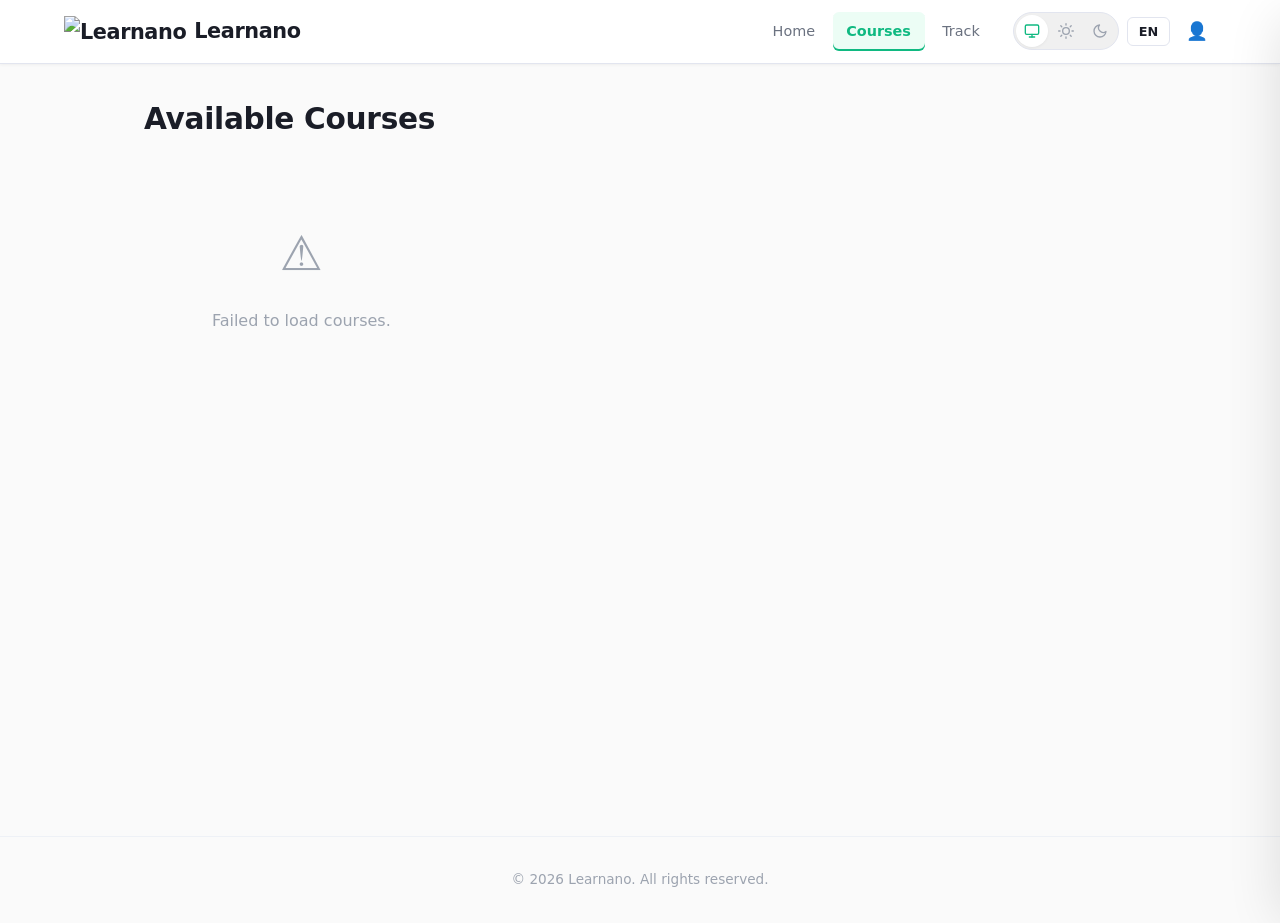
==== commit 4f3017e5: "updates" ====
--- a/courses.html
+++ b/courses.html
@@ -30,11 +30,11 @@
   if (!grid) return;
 
   try {
-    const courses = await Loader.loadJSON('data/courses.json');
+    const courses = await Loader.loadJSON('https://raw.githubusercontent.com/AbdelkaderHazerchi/Learnano/refs/heads/main/data/courses.json');
 
     const modules = await Promise.all(courses.map(async c => {
       try {
-        return await Loader.loadJSON(`data/modules/${c.moduleFile}`);
+        return await Loader.loadJSON(`https://raw.githubusercontent.com/AbdelkaderHazerchi/Learnano/refs/heads/main/data/modules/${c.moduleFile}`);
       } catch { return null; }
     }));
 
